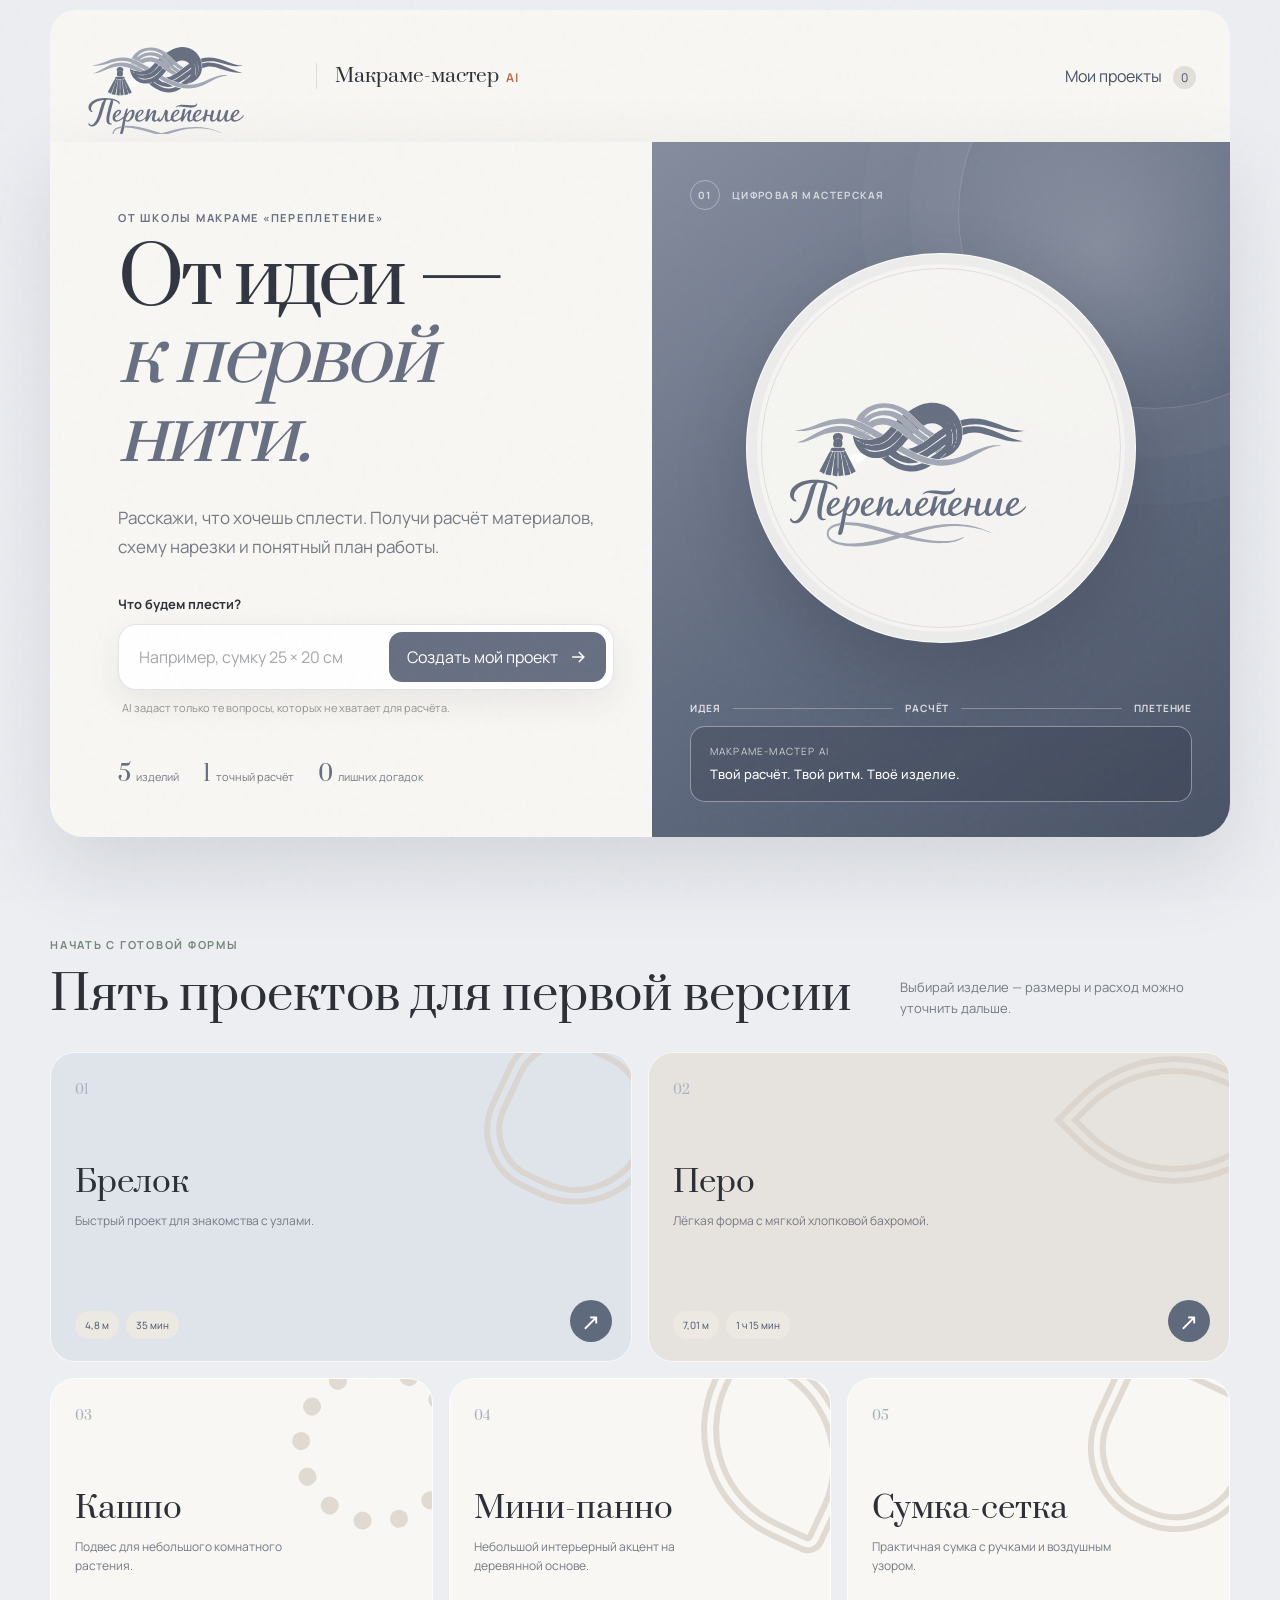
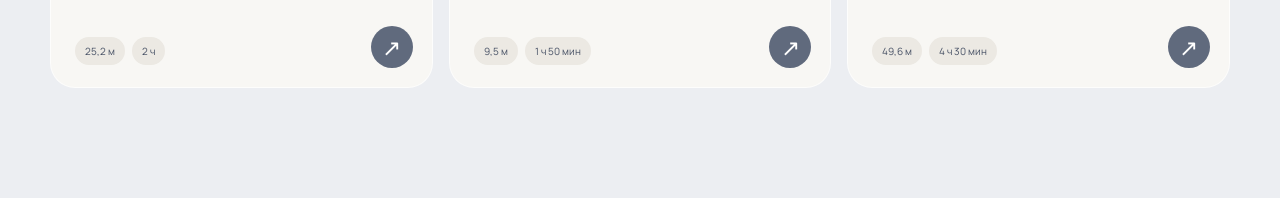
==== index.html @ c9716aca "Publish Macrame Master with video lessons" ====
<!doctype html>
<html lang="ru">
<head>
  <meta charset="UTF-8" />
  <meta name="viewport" content="width=device-width, initial-scale=1" />
  <meta name="theme-color" content="#f4f1ec" />
  <title>Макраме-мастер AI</title>
  <link rel="preconnect" href="https://fonts.googleapis.com" />
  <link rel="preconnect" href="https://fonts.gstatic.com" crossorigin />
  <link href="https://fonts.googleapis.com/css2?family=Manrope:wght@400;500;600;700&family=Prata&display=swap" rel="stylesheet" />
  <link rel="stylesheet" href="styles.css?v=8" />
</head>
<body>
  <div class="grain" aria-hidden="true"></div>
  <header class="topbar">
    <a class="brand" href="#top" aria-label="Макраме-мастер AI — на главную">
      <span class="brand-logo-crop"><img class="brand-logo" src="perepletenie-logo.svg?v=2" alt="Переплетение" /></span>
      <span class="app-name"><b>Макраме-мастер</b><i>AI</i></span>
    </a>
    <button class="quiet-button" id="savedButton" type="button">Мои проекты <span>0</span></button>
  </header>

  <main id="top">
    <section class="hero screen active" id="homeScreen">
      <div class="hero-copy">
        <p class="eyebrow">От школы макраме «Переплетение»</p>
        <h1>От идеи —<br /><em>к первой нити.</em></h1>
        <p class="lead">Расскажи, что хочешь сплести. Получи расчёт материалов, схему нарезки и понятный план работы.</p>

        <form class="idea-box" id="ideaForm">
          <label for="ideaInput">Что будем плести?</label>
          <div class="idea-row">
            <input id="ideaInput" type="text" placeholder="Например, сумку 25 × 20 см" autocomplete="off" />
            <button type="submit" aria-label="Создать проект">
              <span>Создать мой проект</span>
              <svg viewBox="0 0 24 24" aria-hidden="true"><path d="M5 12h13M13 6l6 6-6 6" /></svg>
            </button>
          </div>
          <p class="hint">AI задаст только те вопросы, которых не хватает для расчёта.</p>
        </form>

        <div class="trust-row">
          <span><b>5</b> изделий</span>
          <span><b>1</b> точный расчёт</span>
          <span><b>0</b> лишних догадок</span>
        </div>
      </div>

      <div class="hero-art hero-brand-panel" aria-label="Фирменный знак школы макраме Переплетение">
        <div class="brand-panel-label"><span>01</span> цифровая мастерская</div>
        <div class="hero-logo-window">
          <img src="perepletenie-logo.svg?v=4" alt="Логотип школы макраме Переплетение" />
        </div>
        <div class="brand-flow" aria-label="Этапы создания проекта">
          <span>Идея</span><i></i><span>Расчёт</span><i></i><span>Плетение</span>
        </div>
        <div class="material-note brand-note">
          <span>Макраме-мастер AI</span>
          <strong>Твой расчёт. Твой ритм. Твоё изделие.</strong>
        </div>
      </div>
    </section>

    <section class="collection" aria-labelledby="collectionTitle">
      <div class="section-heading">
        <div>
          <p class="eyebrow">Начать с готовой формы</p>
          <h2 id="collectionTitle">Пять проектов для первой версии</h2>
        </div>
        <p>Выбирай изделие — размеры и расход можно уточнить дальше.</p>
      </div>
      <div class="project-grid" id="projectGrid"></div>
    </section>
  </main>

  <section class="weaving-screen" id="weavingScreen" hidden aria-labelledby="weavingTitle">
    <header class="weaving-topbar">
      <div class="weaving-brand">
        <span class="weaving-logo"><img src="perepletenie-logo.svg?v=8" alt="Переплетение" /></span>
        <span><small>Макраме-мастер AI</small><strong id="weavingProjectName">Брелок</strong></span>
      </div>
      <button class="quiet-button" id="exitWeavingButton" type="button">Выйти из проекта</button>
    </header>

    <div class="weaving-layout">
      <aside class="weaving-summary">
        <p class="eyebrow">Проект сохранён</p>
        <h2 id="weavingTitle">Начинаем плести</h2>
        <div class="project-facts" id="weavingFacts"></div>
        <div class="step-list" id="stepList" aria-label="Этапы проекта"></div>
      </aside>

      <main class="weaving-workspace">
        <div class="progress-head"><span id="stepCounter">Шаг 1 из 8</span><strong id="progressPercent">13%</strong></div>
        <div class="progress-track"><span id="progressBar"></span></div>

        <section class="video-lesson" aria-labelledby="videoLessonTitle">
          <div class="video-stage">
            <video id="lessonVideo" controls playsinline preload="metadata"></video>
            <div class="video-placeholder" id="videoPlaceholder">
              <span class="video-play-mark" aria-hidden="true">▶</span>
              <div>
                <strong>Место для видеоурока</strong>
                <small id="videoFileHint"></small>
              </div>
            </div>
          </div>
          <div class="video-caption">
            <div>
              <p class="eyebrow">Видеоурок к шагу</p>
              <h3 id="videoLessonTitle"></h3>
            </div>
            <span id="videoDuration">до 2 минут</span>
          </div>
          <p class="video-transcript" id="videoTranscript"></p>
        </section>

        <article class="step-card" id="stepCard">
          <div class="step-visual" id="stepVisual" aria-hidden="true"></div>
          <p class="eyebrow" id="stepEyebrow">Подготовка</p>
          <h2 id="stepTitle"></h2>
          <p class="step-description" id="stepDescription"></p>
          <div class="step-tip" id="stepTip"></div>
        </article>

        <div class="help-panel" id="helpPanel" hidden>
          <strong>Подсказка мастера</strong>
          <p id="helpText"></p>
        </div>

        <div class="weaving-actions">
          <button class="secondary-button" id="helpButton" type="button">Нужна помощь</button>
          <span class="action-spacer"></span>
          <button class="secondary-button" id="previousStepButton" type="button">Назад</button>
          <button class="primary-button" id="nextStepButton" type="button">Шаг готов</button>
        </div>
      </main>
    </div>
  </section>

  <dialog class="finish-dialog" id="finishDialog">
    <form class="dialog-shell feedback-form" id="feedbackForm">
      <button class="dialog-close" id="closeFinishButton" type="button" aria-label="Закрыть">×</button>
      <p class="eyebrow">Изделие готово</p>
      <h2>Как прошёл расчёт?</h2>
      <p class="dialog-description">Ответ поможет точнее рассчитывать следующие проекты.</p>
      <div class="field-grid">
        <label>Что со шнуром?<select id="cordResult" required><option value="">Выбрать</option><option value="left">Остался</option><option value="exact">Хватило точно</option><option value="short">Не хватило</option></select></label>
        <label>Сколько, см<input id="cordDifference" type="number" min="0" placeholder="Например, 25" /></label>
      </div>
      <label class="wide-field">Комментарий<textarea id="feedbackNote" rows="3" placeholder="Что изменить в расчёте или шагах?"></textarea></label>
      <label class="photo-field">Фото изделия<input id="feedbackPhoto" type="file" accept="image/*" /></label>
      <button class="primary-button" type="submit">Сохранить результат</button>
    </form>
  </dialog>

  <dialog class="project-dialog" id="projectDialog">
    <form method="dialog" class="dialog-shell" id="projectForm">
      <button class="dialog-close" value="cancel" aria-label="Закрыть">×</button>
      <div class="dialog-step" data-step="setup">
        <p class="eyebrow">Новый проект</p>
        <h2 id="dialogTitle">Настроим изделие</h2>
        <p id="dialogDescription" class="dialog-description"></p>
        <div class="field-grid">
          <label>Ширина, см<input id="widthInput" type="number" min="3" max="100" required /></label>
          <label>Высота, см<input id="heightInput" type="number" min="5" max="150" required /></label>
          <label>Шнур<select id="cordInput"><option value="3">3 мм</option><option value="4">4 мм</option><option value="5">5 мм</option></select></label>
          <label>Плотность<select id="densityInput"><option value="0.92">Свободная</option><option value="1" selected>Средняя</option><option value="1.12">Плотная</option></select></label>
        </div>
        <button class="primary-button" id="calculateButton" type="button">Рассчитать проект</button>
      </div>

      <div class="dialog-step" data-step="result" hidden>
        <p class="eyebrow">Проект готов</p>
        <h2 id="resultTitle"></h2>
        <div class="result-metrics" id="resultMetrics"></div>
        <div class="cut-card">
          <div class="cut-card-head"><h3>Схема нарезки</h3><span>с запасом</span></div>
          <div id="cutList"></div>
        </div>
        <p class="beta-note">Предварительный расчёт для закрытой беты. Не укорачивай нити до завершения этапа.</p>
        <div class="dialog-actions">
          <button class="secondary-button" id="backButton" type="button">Изменить</button>
          <button class="primary-button" id="saveButton" type="button">Сохранить и начать</button>
        </div>
      </div>
    </form>
  </dialog>

  <div class="toast" id="toast" role="status" aria-live="polite">Проект сохранён</div>
  <script src="app.js?v=7"></script>
</body>
</html>
---- styles.css ----
:root {
  --paper: #f4f1ec;
  --card: #fbfaf7;
  --ink: #2d3037;
  --muted: #747983;
  --blue: #606a7d;
  --blue-deep: #465064;
  --blue-pale: #aab2c0;
  --sage: #79857b;
  --thread: #d8d1c8;
  --accent: #b86f55;
  --line: rgba(70, 80, 100, .15);
  --shadow: 0 24px 70px rgba(57, 61, 70, .12);
}

* { box-sizing: border-box; }
html { scroll-behavior: smooth; }
body {
  margin: 0;
  min-width: 320px;
  color: var(--ink);
  background: var(--paper);
  font-family: "Manrope", sans-serif;
}
button, input, select { font: inherit; }
button { cursor: pointer; }
.grain {
  position: fixed;
  inset: 0;
  z-index: 10;
  opacity: .055;
  pointer-events: none;
  background-image: url("data:image/svg+xml,%3Csvg viewBox='0 0 180 180' xmlns='http://www.w3.org/2000/svg'%3E%3Cfilter id='n'%3E%3CfeTurbulence type='fractalNoise' baseFrequency='.85' numOctaves='4' stitchTiles='stitch'/%3E%3C/filter%3E%3Crect width='100%25' height='100%25' filter='url(%23n)' opacity='.5'/%3E%3C/svg%3E");
}

.topbar {
  width: min(1180px, calc(100% - 40px));
  height: 132px;
  margin: auto;
  display: flex;
  align-items: center;
  justify-content: space-between;
}
.brand { color: inherit; display: flex; align-items: center; gap: 18px; text-decoration: none; }
.brand-logo-crop { width: 220px; height: 116px; display: block; overflow: hidden; flex: 0 0 auto; }
.brand-logo { width: 220px; height: 220px; display: block; object-fit: contain; transform: translateY(-51px); }
.brand .app-name { display: flex; align-items: baseline; gap: 7px; padding-left: 18px; border-left: 1px solid var(--line); }
.brand b { font-family: "Prata", serif; font-size: 19px; font-weight: 400; }
.brand i { color: var(--accent); font-size: 12px; font-style: normal; font-weight: 700; letter-spacing: .12em; }
.quiet-button { border: 0; color: var(--blue-deep); background: transparent; }
.quiet-button span { margin-left: 8px; padding: 3px 8px; border-radius: 20px; background: #e3e0da; font-size: 12px; }

.hero {
  width: min(1180px, calc(100% - 40px));
  min-height: 650px;
  margin: 8px auto 88px;
  border: 1px solid rgba(255,255,255,.7);
  border-radius: 36px;
  background: rgba(251, 250, 247, .72);
  box-shadow: var(--shadow);
  overflow: hidden;
  display: grid;
  grid-template-columns: 1.02fr .98fr;
}
.hero-copy { position: relative; z-index: 2; padding: 76px 38px 48px 68px; }
.eyebrow { margin: 0 0 16px; color: var(--sage); font-size: 11px; font-weight: 700; letter-spacing: .16em; text-transform: uppercase; }
h1, h2 { font-family: "Prata", serif; font-weight: 400; }
h1 { margin: 0; font-size: clamp(53px, 6vw, 84px); line-height: 1.02; letter-spacing: -.045em; }
h1 em { color: var(--blue); font-style: italic; }
.lead { max-width: 540px; margin: 27px 0 34px; color: var(--muted); font-size: 17px; line-height: 1.72; }

.idea-box { max-width: 580px; }
.idea-box > label { display: block; margin-bottom: 11px; font-size: 13px; font-weight: 700; }
.idea-row { display: flex; padding: 7px; border: 1px solid var(--line); border-radius: 18px; background: #fff; box-shadow: 0 12px 34px rgba(49,53,61,.08); }
.idea-row input { min-width: 0; flex: 1; border: 0; outline: 0; padding: 10px 13px; color: var(--ink); background: transparent; }
.idea-row input::placeholder { color: #a5a7aa; }
.idea-row button, .primary-button {
  border: 0;
  border-radius: 13px;
  color: #fff;
  background: var(--blue-deep);
  transition: transform .2s, background .2s;
}
.idea-row button { min-height: 50px; padding: 0 18px; display: flex; align-items: center; gap: 10px; }
.idea-row button:hover, .primary-button:hover { background: var(--accent); transform: translateY(-2px); }
.idea-row svg { width: 20px; fill: none; stroke: currentColor; stroke-width: 1.8; }
.hint { margin: 10px 4px 0; color: #93928f; font-size: 11px; }
.trust-row { display: flex; gap: 24px; margin-top: 44px; color: var(--muted); font-size: 11px; }
.trust-row span { display: flex; align-items: baseline; gap: 5px; }
.trust-row b { color: var(--blue-deep); font-family: "Prata", serif; font-size: 22px; font-weight: 400; }

.hero-art { position: relative; min-height: 650px; background: linear-gradient(145deg, #dce0e5 0%, #b9c0cb 48%, #747e91 100%); overflow: hidden; }
.hero-art::before { content: ""; position: absolute; width: 470px; height: 470px; right: -145px; top: -110px; border: 1px solid rgba(255,255,255,.38); border-radius: 50%; box-shadow: 0 0 0 55px rgba(255,255,255,.05), 0 0 0 110px rgba(255,255,255,.04); }
.knot { position: absolute; width: 114%; left: -8%; top: 80px; overflow: visible; filter: drop-shadow(0 18px 20px rgba(46,52,65,.18)); }
.cord { fill: none; stroke-width: 34; stroke-linecap: round; }
.cord.light { stroke: #edf0f2; }
.cord.dark { stroke: #566174; }
.cord.mid { stroke: #aeb7c4; }
.cord.pale { stroke: #d8dde3; }
.tail { fill: none; stroke: #eef0f2; stroke-width: 21; stroke-linecap: round; }
.spool { position: absolute; right: 44px; bottom: 55px; width: 126px; height: 122px; opacity: .7; }
.spool-line { position: absolute; inset: 8px; border: 2px solid rgba(255,255,255,.65); border-radius: 48% 52% 46% 54%; }
.line-two { inset: 20px 4px 4px 18px; transform: rotate(34deg); }
.line-three { inset: 5px 24px 18px 2px; transform: rotate(70deg); }
.spool-core { position: absolute; inset: 46px; border-radius: 50%; background: rgba(255,255,255,.7); }
.material-note { position: absolute; left: 38px; right: 190px; bottom: 44px; padding: 17px 20px; border: 1px solid rgba(255,255,255,.4); border-radius: 15px; color: #fff; background: rgba(54,61,75,.26); backdrop-filter: blur(11px); }
.material-note span { display: block; margin-bottom: 4px; opacity: .72; font-size: 10px; letter-spacing: .12em; text-transform: uppercase; }
.material-note strong { font-size: 13px; font-weight: 500; }

.collection { width: min(1180px, calc(100% - 40px)); margin: 0 auto 110px; }
.section-heading { display: flex; align-items: end; justify-content: space-between; gap: 30px; margin-bottom: 28px; }
.section-heading h2 { margin: 0; font-size: clamp(31px, 4vw, 47px); line-height: 1.18; }
.section-heading > p { max-width: 330px; margin: 0 0 5px; color: var(--muted); font-size: 13px; line-height: 1.6; }
.project-grid { display: grid; grid-template-columns: repeat(12, 1fr); gap: 16px; }
.project-card { position: relative; min-height: 310px; padding: 24px; border: 1px solid rgba(255,255,255,.72); border-radius: 25px; overflow: hidden; background: var(--card); transition: transform .25s, box-shadow .25s; }
.project-card:nth-child(1), .project-card:nth-child(2) { grid-column: span 6; }
.project-card:nth-child(n+3) { grid-column: span 4; }
.project-card:hover { transform: translateY(-5px); box-shadow: 0 20px 45px rgba(54,60,72,.1); }
.card-number { color: var(--blue-pale); font-family: "Prata", serif; font-size: 13px; }
.project-card h3 { position: relative; z-index: 2; margin: 62px 0 8px; font-family: "Prata", serif; font-size: 31px; font-weight: 400; }
.project-card p { position: relative; z-index: 2; max-width: 260px; margin: 0; color: var(--muted); font-size: 12px; line-height: 1.6; }
.card-meta { position: absolute; z-index: 2; left: 24px; bottom: 22px; display: flex; gap: 7px; }
.card-meta span { padding: 7px 10px; border-radius: 20px; color: var(--blue-deep); background: #ece9e3; font-size: 10px; }
.card-button { position: absolute; z-index: 3; right: 19px; bottom: 19px; width: 42px; height: 42px; border: 0; border-radius: 50%; color: #fff; background: var(--blue); font-size: 23px; transition: transform .2s, background .2s; }
.card-button:hover { transform: rotate(-8deg) scale(1.08); background: var(--accent); }
.card-shape { position: absolute; width: 170px; height: 170px; right: -30px; top: -18px; opacity: .75; border: 18px double var(--thread); border-radius: 44% 56% 57% 43%; transform: rotate(25deg); }
.project-card:nth-child(2) .card-shape { border-radius: 80% 0 80% 0; transform: rotate(45deg); }
.project-card:nth-child(3) .card-shape { border-radius: 50%; border-style: dotted; }
.project-card:nth-child(4) .card-shape { border-radius: 10% 70% 10% 70%; }
.project-card:nth-child(5) .card-shape { border-radius: 20% 20% 48% 48%; }

.project-dialog { width: min(610px, calc(100% - 24px)); max-height: calc(100vh - 24px); padding: 0; border: 0; border-radius: 28px; color: var(--ink); background: var(--card); box-shadow: 0 35px 100px rgba(30,34,42,.27); }
.project-dialog::backdrop { background: rgba(41,45,53,.48); backdrop-filter: blur(5px); }
.dialog-shell { position: relative; padding: 42px; }
.dialog-close { position: absolute; right: 18px; top: 16px; width: 35px; height: 35px; border: 0; border-radius: 50%; color: var(--muted); background: #ece9e3; font-size: 22px; }
.dialog-step h2 { margin: 0; font-size: 39px; line-height: 1.15; }
.dialog-description { margin: 13px 0 27px; color: var(--muted); font-size: 13px; line-height: 1.6; }
.field-grid { display: grid; grid-template-columns: 1fr 1fr; gap: 14px; }
.field-grid label { color: var(--muted); font-size: 11px; font-weight: 600; }
.field-grid input, .field-grid select { width: 100%; margin-top: 7px; padding: 13px 14px; border: 1px solid var(--line); border-radius: 12px; outline: 0; color: var(--ink); background: #fff; }
.field-grid input:focus, .field-grid select:focus { border-color: var(--blue); box-shadow: 0 0 0 3px rgba(96,106,125,.1); }
.primary-button, .secondary-button { min-height: 50px; padding: 0 20px; border-radius: 13px; font-weight: 600; }
.dialog-step > .primary-button { width: 100%; margin-top: 24px; }
.result-metrics { margin: 24px 0 16px; display: grid; grid-template-columns: repeat(3, 1fr); gap: 9px; }
.metric { padding: 14px 12px; border-radius: 13px; background: #ebe8e2; }
.metric b { display: block; color: var(--blue-deep); font-family: "Prata", serif; font-size: 22px; font-weight: 400; }
.metric span { color: var(--muted); font-size: 9px; text-transform: uppercase; letter-spacing: .08em; }
.cut-card { padding: 19px; border: 1px solid var(--line); border-radius: 16px; background: #fff; }
.cut-card-head { display: flex; align-items: center; justify-content: space-between; margin-bottom: 7px; }
.cut-card h3 { margin: 0; font-family: "Prata", serif; font-size: 20px; font-weight: 400; }
.cut-card-head span { color: var(--sage); font-size: 10px; text-transform: uppercase; }
.cut-row { display: flex; align-items: center; justify-content: space-between; padding: 11px 0; border-bottom: 1px dashed var(--line); font-size: 12px; }
.cut-row:last-child { border-bottom: 0; }
.cut-row strong { color: var(--blue-deep); }
.beta-note { color: var(--muted); font-size: 10px; line-height: 1.55; }
.dialog-actions { display: grid; grid-template-columns: .7fr 1.3fr; gap: 10px; margin-top: 18px; }
.secondary-button { border: 1px solid var(--line); color: var(--blue-deep); background: transparent; }
.toast { position: fixed; z-index: 20; left: 50%; bottom: 26px; padding: 13px 20px; border-radius: 30px; color: #fff; background: var(--blue-deep); opacity: 0; transform: translate(-50%, 20px); transition: .25s; pointer-events: none; }
.toast.show { opacity: 1; transform: translate(-50%, 0); }

@media (max-width: 860px) {
  .hero { grid-template-columns: 1fr; }
  .hero-copy { padding: 56px 34px 42px; }
  .hero-art { min-height: 430px; }
  .knot { top: 20px; }
  .project-card:nth-child(n) { grid-column: span 6; }
}
@media (max-width: 600px) {
  .topbar { width: calc(100% - 24px); height: 108px; }
  .brand { gap: 8px; }
  .brand b { font-size: 13px; }
  .brand-logo-crop { width: 145px; height: 92px; }
  .brand-logo { width: 160px; height: 160px; transform: translate(-7px, -35px); }
  .brand .app-name { gap: 4px; padding-left: 9px; }
  .quiet-button { font-size: 0; }
  .quiet-button span { font-size: 11px; }
  .hero, .collection { width: calc(100% - 20px); }
  .hero { min-height: auto; margin-top: 0; border-radius: 25px; }
  .hero-copy { padding: 42px 22px 34px; }
  h1 { font-size: 47px; }
  .lead { font-size: 14px; }
  .idea-row { display: block; }
  .idea-row input { width: 100%; min-height: 48px; }
  .idea-row button { width: 100%; justify-content: center; }
  .trust-row { gap: 13px; justify-content: space-between; }
  .trust-row span { display: block; }
  .hero-art { min-height: 330px; }
  .knot { width: 135%; left: -19%; top: 8px; }
  .material-note { left: 20px; right: 90px; bottom: 24px; }
  .spool { width: 80px; height: 80px; right: 15px; bottom: 24px; }
  .section-heading { align-items: start; flex-direction: column; }
  .project-card:nth-child(n) { grid-column: 1 / -1; min-height: 270px; }
  .dialog-shell { padding: 38px 20px 24px; }
  .dialog-step h2 { font-size: 31px; }
  .field-grid { grid-template-columns: 1fr 1fr; }
  .result-metrics { grid-template-columns: 1fr 1fr; }
}

/* Рабочий экран проекта */
[hidden] { display: none !important; }
.weaving-screen { min-height: 100vh; padding: 24px clamp(18px, 4vw, 64px) 48px; background: #f2efe9; }
.weaving-topbar { max-width: 1180px; margin: 0 auto 28px; display: flex; align-items: center; justify-content: space-between; }
.weaving-brand { display: flex; align-items: center; gap: 14px; }
.weaving-logo {
  position: relative;
  width: 64px;
  height: 64px;
  flex: 0 0 64px;
  border-radius: 50%;
  background: #fff;
  overflow: hidden;
  box-shadow: 0 8px 24px rgba(38,43,54,.08);
}
.weaving-logo img {
  position: absolute;
  left: 50%;
  top: 50%;
  width: 100%;
  height: 100%;
  object-fit: contain;
  object-position: 50% 50%;
  transform: translate(-50%, -50%) scale(1.38);
  transform-origin: center;
}
.weaving-brand small, .weaving-brand strong { display: block; }
.weaving-brand small { color: #7a7e86; font-size: 11px; letter-spacing: .08em; text-transform: uppercase; }
.weaving-brand strong { margin-top: 3px; font-family: Prata, serif; font-weight: 400; font-size: 17px; }
.weaving-layout { max-width: 1180px; margin: auto; display: grid; grid-template-columns: 310px minmax(0, 1fr); gap: 22px; align-items: start; }
.weaving-summary, .weaving-workspace { border: 1px solid rgba(93,99,114,.12); border-radius: 26px; background: rgba(255,255,255,.76); box-shadow: 0 18px 50px rgba(36,42,55,.07); }
.weaving-summary { padding: 30px 24px; position: sticky; top: 20px; }
.weaving-summary h2 { margin: 8px 0 20px; font: 30px/1.15 Prata, serif; }
.project-facts { display: grid; grid-template-columns: 1fr 1fr; gap: 8px; padding-bottom: 22px; border-bottom: 1px solid #dedbd5; }
.project-facts span { padding: 10px; border-radius: 10px; background: #eeece7; color: #696d76; font-size: 11px; }
.project-facts span:first-child { grid-column: 1 / -1; }
.project-facts b { color: #404653; font-size: 15px; }
.step-list { display: grid; gap: 4px; margin-top: 18px; }
.step-list button { appearance: none; border: 0; border-radius: 10px; padding: 8px; background: transparent; color: #737782; display: flex; align-items: center; gap: 10px; text-align: left; cursor: pointer; }
.step-list button i { width: 28px; height: 28px; border: 1px solid #d1d2d6; border-radius: 50%; display: grid; place-items: center; font-style: normal; font-size: 11px; }
.step-list button.active { background: #e4e6eb; color: #3e4658; font-weight: 700; }
.step-list button.active i { background: #5f687e; border-color: #5f687e; color: #fff; }
.step-list button.done i { border-color: #87907e; background: #87907e; color: transparent; position: relative; }
.step-list button.done i::after { content: '✓'; color: #fff; position: absolute; }
.weaving-workspace { padding: clamp(24px, 4vw, 46px); }
.progress-head { display: flex; justify-content: space-between; color: #6e737e; font-size: 12px; font-weight: 700; }
.progress-track { height: 5px; margin: 11px 0 28px; border-radius: 99px; overflow: hidden; background: #dfddd8; }
.progress-track span { display: block; height: 100%; border-radius: inherit; background: #626b80; transition: width .3s ease; }
.video-lesson { margin-bottom: 20px; overflow: hidden; border: 1px solid rgba(77,84,101,.14); border-radius: 22px; background: #252b38; color: #f7f5f1; box-shadow: 0 22px 50px rgba(38,44,57,.14); }
.video-stage { position: relative; aspect-ratio: 16 / 9; background: radial-gradient(circle at 72% 25%, #8790a3 0, transparent 30%), linear-gradient(135deg,#535d73,#242a37 70%); overflow: hidden; }
.video-stage video { width: 100%; height: 100%; display: block; object-fit: cover; background: #171b24; }
.video-placeholder { position: absolute; inset: 0; display: grid; place-content: center; justify-items: center; gap: 15px; padding: 28px; text-align: center; background: linear-gradient(135deg,rgba(75,84,105,.45),rgba(30,35,47,.72)); }
.video-placeholder::before, .video-placeholder::after { content: ''; position: absolute; width: 44%; height: 8px; border-radius: 99px; background: rgba(255,255,255,.09); transform: rotate(-18deg); }
.video-placeholder::before { left: -5%; top: 28%; box-shadow: 0 44px rgba(255,255,255,.06), 0 88px rgba(255,255,255,.04); }
.video-placeholder::after { right: -7%; bottom: 25%; transform: rotate(16deg); box-shadow: 0 -44px rgba(255,255,255,.05); }
.video-placeholder > * { position: relative; z-index: 1; }
.video-play-mark { width: 70px; height: 70px; display: grid; place-items: center; padding-left: 5px; border: 1px solid rgba(255,255,255,.7); border-radius: 50%; background: rgba(250,249,246,.12); color: #fff; font-size: 21px; backdrop-filter: blur(10px); }
.video-placeholder strong, .video-placeholder small { display: block; }
.video-placeholder strong { font: 20px/1.25 Prata, serif; font-weight: 400; }
.video-placeholder small { margin-top: 7px; color: rgba(255,255,255,.64); font-size: 11px; }
.video-caption { display: flex; align-items: flex-end; justify-content: space-between; gap: 20px; padding: 21px 24px 12px; }
.video-caption .eyebrow { color: rgba(255,255,255,.52); }
.video-caption h3 { margin: 5px 0 0; font: 22px/1.2 Prata, serif; font-weight: 400; }
.video-caption > span { flex: 0 0 auto; padding: 6px 9px; border: 1px solid rgba(255,255,255,.16); border-radius: 99px; color: rgba(255,255,255,.7); font-size: 10px; }
.video-transcript { margin: 0; padding: 0 24px 22px; color: rgba(255,255,255,.62); font-size: 12px; line-height: 1.55; }
.step-card { min-height: 410px; padding: clamp(25px, 5vw, 58px); border-radius: 22px; background: #f7f5f1; position: relative; overflow: hidden; }
.step-card h2 { max-width: 570px; margin: 8px 0 15px; font: clamp(30px, 4vw, 48px)/1.13 Prata, serif; color: #363c49; }
.step-description { max-width: 600px; color: #676b74; font-size: 16px; line-height: 1.7; }
.step-tip { max-width: 600px; margin-top: 28px; padding: 16px 18px; border-left: 3px solid #6b7488; background: rgba(255,255,255,.72); display: grid; gap: 4px; font-size: 13px; line-height: 1.5; }
.step-tip strong { color: #424958; }
.step-visual { float: right; width: 190px; height: 190px; margin: -8px -8px 22px 28px; border-radius: 50%; background: #dfe3ea; position: relative; }
.step-visual::before, .step-visual::after { content: ''; position: absolute; left: 50%; top: 50%; transform: translate(-50%,-50%); }
.step-visual::before { width: 85px; height: 85px; border: 7px double #667084; border-radius: 50%; }
.step-visual::after { width: 105px; height: 5px; border-radius: 99px; background: #fff; box-shadow: 0 15px #8b93a3, 0 -15px #fff; }
.visual-threads::before { border: 0; border-radius: 0; width: 7px; height: 120px; background: #687186; box-shadow: 22px 0 #fff, -22px 0 #9ca3b1, 44px 0 #8790a2; }
.visual-ring::before { width: 88px; height: 88px; border-style: solid; }
.visual-divide::after { transform: translate(-50%,-50%) rotate(90deg); }
.visual-knot::after, .visual-chain::after, .visual-wrap::after { height: 12px; background: transparent; border-top: 7px solid #687186; border-bottom: 7px solid #fff; transform: translate(-50%,-50%) rotate(-18deg); }
.visual-measure::before { border: 0; border-radius: 4px; width: 105px; height: 32px; background: repeating-linear-gradient(90deg,#697287 0 2px,transparent 2px 10px); }
.visual-finish::before { border-color: #7c8676; }
.help-panel { margin-top: 16px; padding: 17px 20px; border-radius: 14px; color: #505867; background: #e2e6df; }
.help-panel strong { font-family: Prata, serif; font-weight: 400; }
.help-panel p { margin: 6px 0 0; line-height: 1.55; font-size: 13px; }
.weaving-actions { display: flex; gap: 10px; align-items: center; margin-top: 18px; }
.action-spacer { flex: 1; }
.weaving-actions button:disabled { opacity: .35; cursor: not-allowed; }
.finish-dialog { width: min(560px, calc(100% - 28px)); border: 0; padding: 0; border-radius: 24px; background: transparent; }
.finish-dialog::backdrop { background: rgba(41,47,59,.62); backdrop-filter: blur(5px); }
.feedback-form { width: auto; background: #f8f6f2; }
.wide-field, .photo-field { display: grid; gap: 7px; margin: 14px 0; color: #5f6470; font-size: 12px; font-weight: 700; }
.wide-field textarea { resize: vertical; min-height: 82px; border: 1px solid #ddd9d2; border-radius: 10px; padding: 12px; font: inherit; background: #fff; }
.photo-field { padding: 14px; border: 1px dashed #c8c6c2; border-radius: 10px; }

@media (max-width: 820px) {
  .weaving-layout { grid-template-columns: 1fr; }
  .weaving-summary { position: static; }
  .step-list { grid-template-columns: repeat(4, 1fr); }
  .step-list button span { display: none; }
}
@media (max-width: 600px) {
  .weaving-screen { padding: 14px 12px 32px; }
  .weaving-topbar { align-items: flex-start; }
  .weaving-logo { width: 52px; height: 52px; flex-basis: 52px; }
  .weaving-topbar .quiet-button { padding: 9px 10px; font-size: 11px; }
  .weaving-summary, .weaving-workspace { border-radius: 18px; }
  .weaving-summary { padding: 22px 18px; }
  .weaving-workspace { padding: 18px; }
  .step-card { min-height: 0; padding: 26px 20px; }
  .video-caption { align-items: flex-start; padding: 18px 18px 10px; }
  .video-caption h3 { font-size: 18px; }
  .video-transcript { padding: 0 18px 18px; }
  .video-play-mark { width: 58px; height: 58px; }
  .step-visual { float: none; width: 125px; height: 125px; margin: 0 0 24px; }
  .step-visual::before { transform: translate(-50%,-50%) scale(.72); }
  .step-visual::after { transform: translate(-50%,-50%) scale(.72); }
  .weaving-actions { flex-wrap: wrap; }
  .action-spacer { display: none; }
  .weaving-actions button { flex: 1 1 42%; }
  #nextStepButton { flex-basis: 100%; order: 3; }
}
@media (prefers-reduced-motion: reduce) {
  *, *::before, *::after { scroll-behavior: auto !important; transition: none !important; }
}

/* v3 — первый экран полностью собран вокруг исходного логотипа «Переплетение» */
body { background: #eceef2; }
.topbar { margin-top: 10px; border-radius: 26px 26px 0 0; padding: 0 28px; background: #f8f7f4; }
.hero {
  margin-top: 0;
  border: 0;
  border-radius: 0 0 34px 34px;
  background: #f8f7f4;
  box-shadow: 0 30px 80px rgba(64, 72, 88, .14);
}
.hero-copy { padding-top: 68px; }
.hero-copy .eyebrow { color: #676f82; }
.hero-copy h1 { color: #303540; }
.hero-copy h1 em { color: #676f82; }
.idea-row button, .primary-button { background: #676f82; }
.idea-row button:hover, .primary-button:hover { background: #4d566a; }
.trust-row b { color: #676f82; }

.hero-brand-panel {
  min-height: 650px;
  padding: 38px;
  color: #fff;
  background:
    radial-gradient(circle at 78% 15%, rgba(255,255,255,.18), transparent 26%),
    linear-gradient(145deg, #858d9e 0%, #626c80 52%, #495366 100%);
}
.hero-brand-panel::before {
  width: 390px;
  height: 390px;
  right: -120px;
  top: -125px;
  border-color: rgba(255,255,255,.16);
  box-shadow: 0 0 0 48px rgba(255,255,255,.025), 0 0 0 96px rgba(255,255,255,.018);
}
.brand-panel-label {
  position: relative;
  z-index: 2;
  display: flex;
  align-items: center;
  gap: 12px;
  color: rgba(255,255,255,.7);
  font-size: 10px;
  font-weight: 700;
  letter-spacing: .14em;
  text-transform: uppercase;
}
.brand-panel-label span {
  display: grid;
  width: 30px;
  height: 30px;
  place-items: center;
  border: 1px solid rgba(255,255,255,.35);
  border-radius: 50%;
}
.hero-logo-window {
  position: absolute;
  z-index: 2;
  left: 50%;
  top: 44%;
  width: min(390px, 76%);
  aspect-ratio: 1;
  border-radius: 50%;
  overflow: hidden;
  transform: translate(-50%, -50%);
  background: rgba(250,249,246,.97);
  border: 1px solid rgba(255,255,255,.72);
  box-shadow:
    0 28px 70px rgba(31,38,52,.22),
    inset 0 0 0 10px rgba(103,111,130,.06);
}
.hero-logo-window::before {
  content: "";
  position: absolute;
  inset: 14px;
  border-radius: 50%;
  border: 1px solid rgba(103,111,130,.16);
  pointer-events: none;
}
.hero-logo-window img {
  position: absolute;
  z-index: 1;
  left: 50%;
  top: 50%;
  width: 86%;
  height: 86%;
  object-fit: contain;
  transform: translate(-50%, -50%);
  filter: none;
}
.brand-flow {
  position: absolute;
  z-index: 3;
  left: 38px;
  right: 38px;
  bottom: 122px;
  display: flex;
  align-items: center;
  gap: 12px;
  color: rgba(255,255,255,.78);
  font-size: 10px;
  font-weight: 700;
  letter-spacing: .08em;
  text-transform: uppercase;
}
.brand-flow i { height: 1px; flex: 1; background: rgba(255,255,255,.3); }
.brand-note {
  left: 38px;
  right: 38px;
  bottom: 35px;
  padding: 17px 19px;
  background: rgba(32,39,53,.22);
}

.collection { padding-top: 12px; }
.project-card { background: #f8f7f4; }
.project-card:nth-child(1) { background: #dfe3ea; }
.project-card:nth-child(2) { background: #e6e3df; }

@media (max-width: 860px) {
  .hero-brand-panel { min-height: 510px; }
  .hero-logo-window { width: min(360px, 72%); }
}
@media (max-width: 600px) {
  .topbar { margin-top: 6px; padding: 0 10px; }
  .hero { border-radius: 0 0 25px 25px; }
  .hero-copy { padding-top: 36px; }
  .hero-brand-panel { min-height: 430px; padding: 24px; }
  .hero-logo-window { top: 43%; width: min(320px, 78%); }
  .brand-flow { left: 24px; right: 24px; bottom: 110px; }
  .brand-note { left: 24px; right: 24px; bottom: 23px; }
}
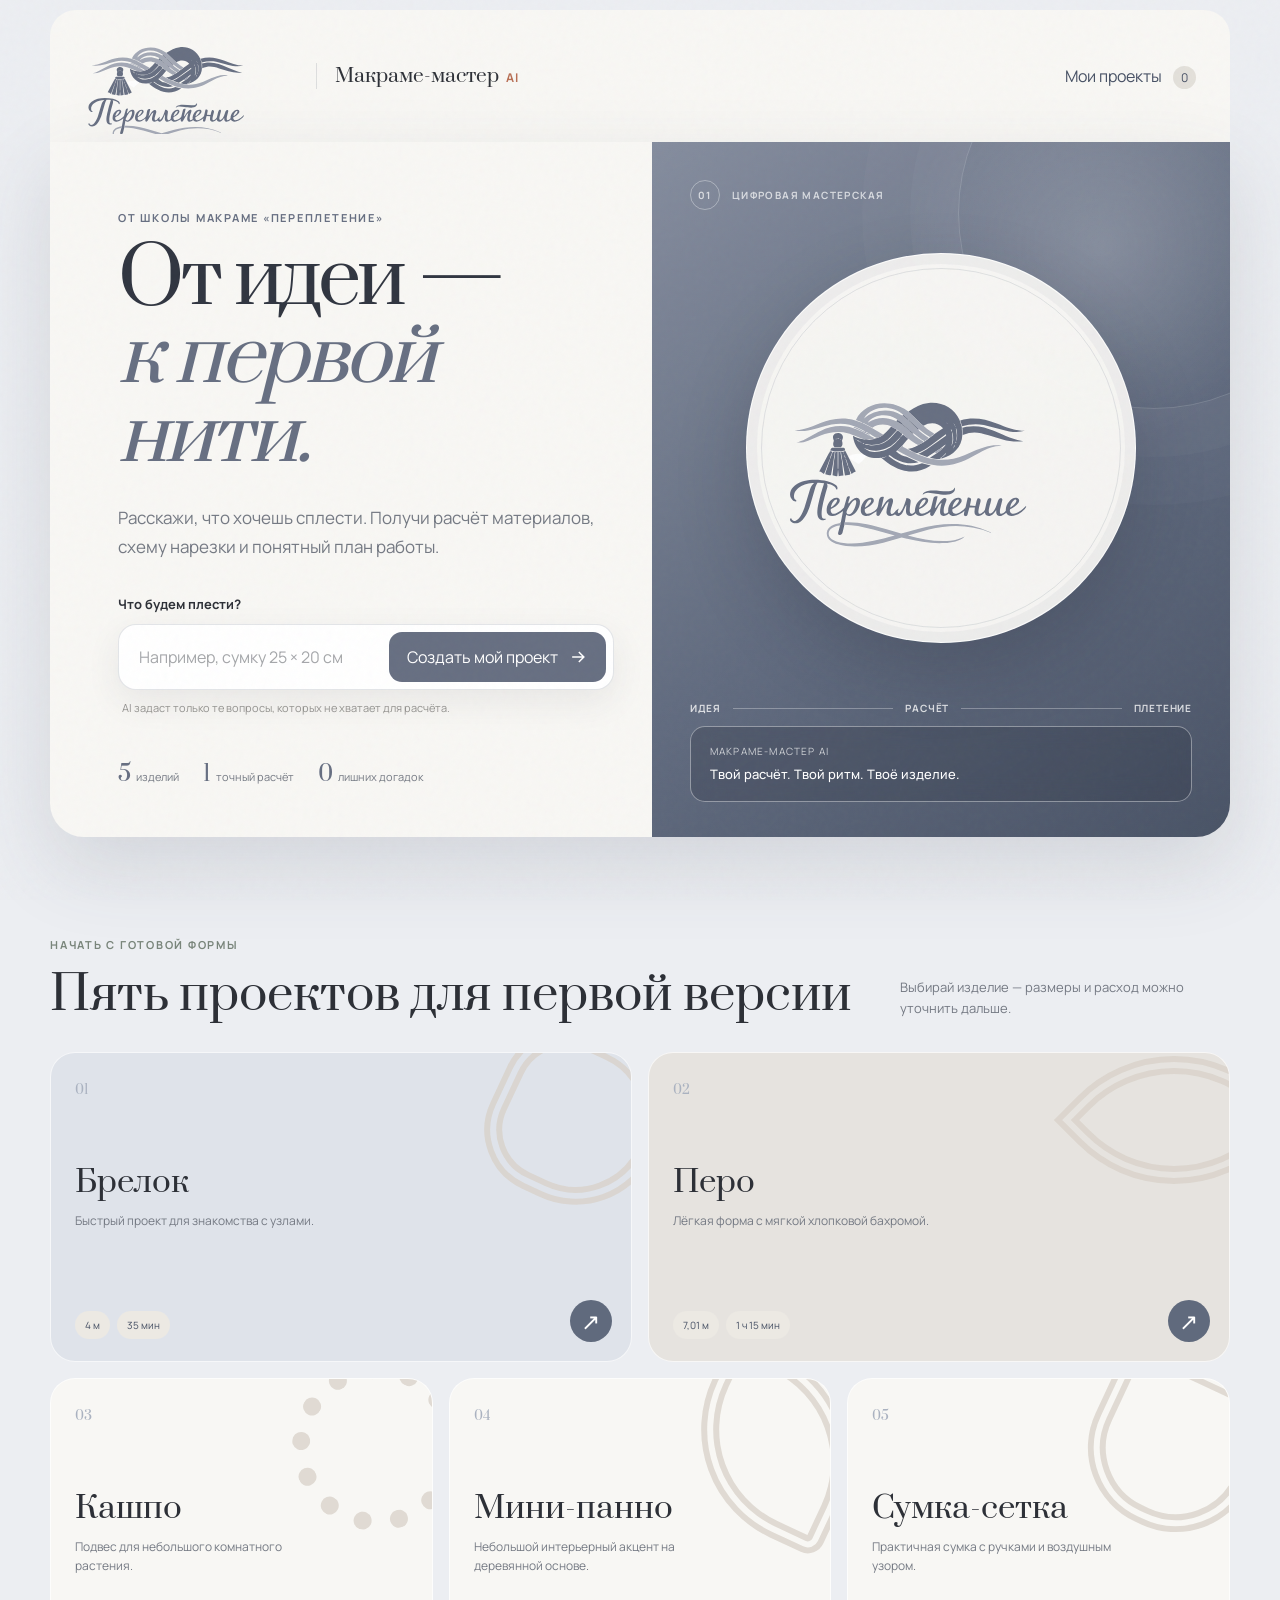
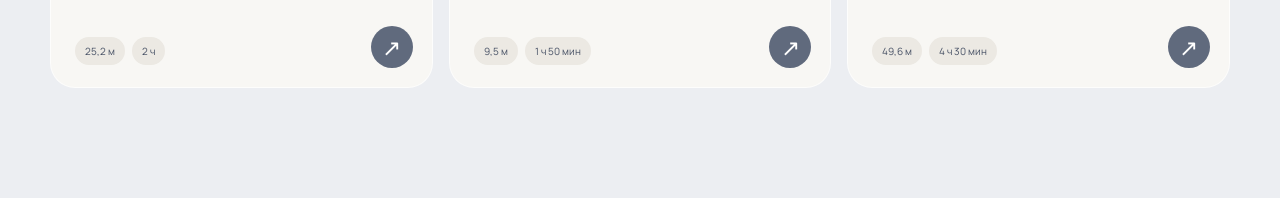
==== commit 5900bdde: "Correct keychain cord calculation" ====
--- a/index.html
+++ b/index.html
@@ -8,7 +8,7 @@
   <link rel="preconnect" href="https://fonts.googleapis.com" />
   <link rel="preconnect" href="https://fonts.gstatic.com" crossorigin />
   <link href="https://fonts.googleapis.com/css2?family=Manrope:wght@400;500;600;700&family=Prata&display=swap" rel="stylesheet" />
-  <link rel="stylesheet" href="styles.css?v=8" />
+  <link rel="stylesheet" href="styles.css?v=9" />
 </head>
 <body>
   <div class="grain" aria-hidden="true"></div>
@@ -188,6 +188,6 @@
   </dialog>
 
   <div class="toast" id="toast" role="status" aria-live="polite">Проект сохранён</div>
-  <script src="app.js?v=7"></script>
+  <script src="app.js?v=8"></script>
 </body>
 </html>
--- a/styles.css
+++ b/styles.css
@@ -213,8 +213,8 @@
 }
 .weaving-logo img {
   position: absolute;
-  left: 50%;
-  top: 50%;
+  left: calc(50% + 10px);
+  top: calc(50% - 4px);
   width: 100%;
   height: 100%;
   object-fit: contain;
